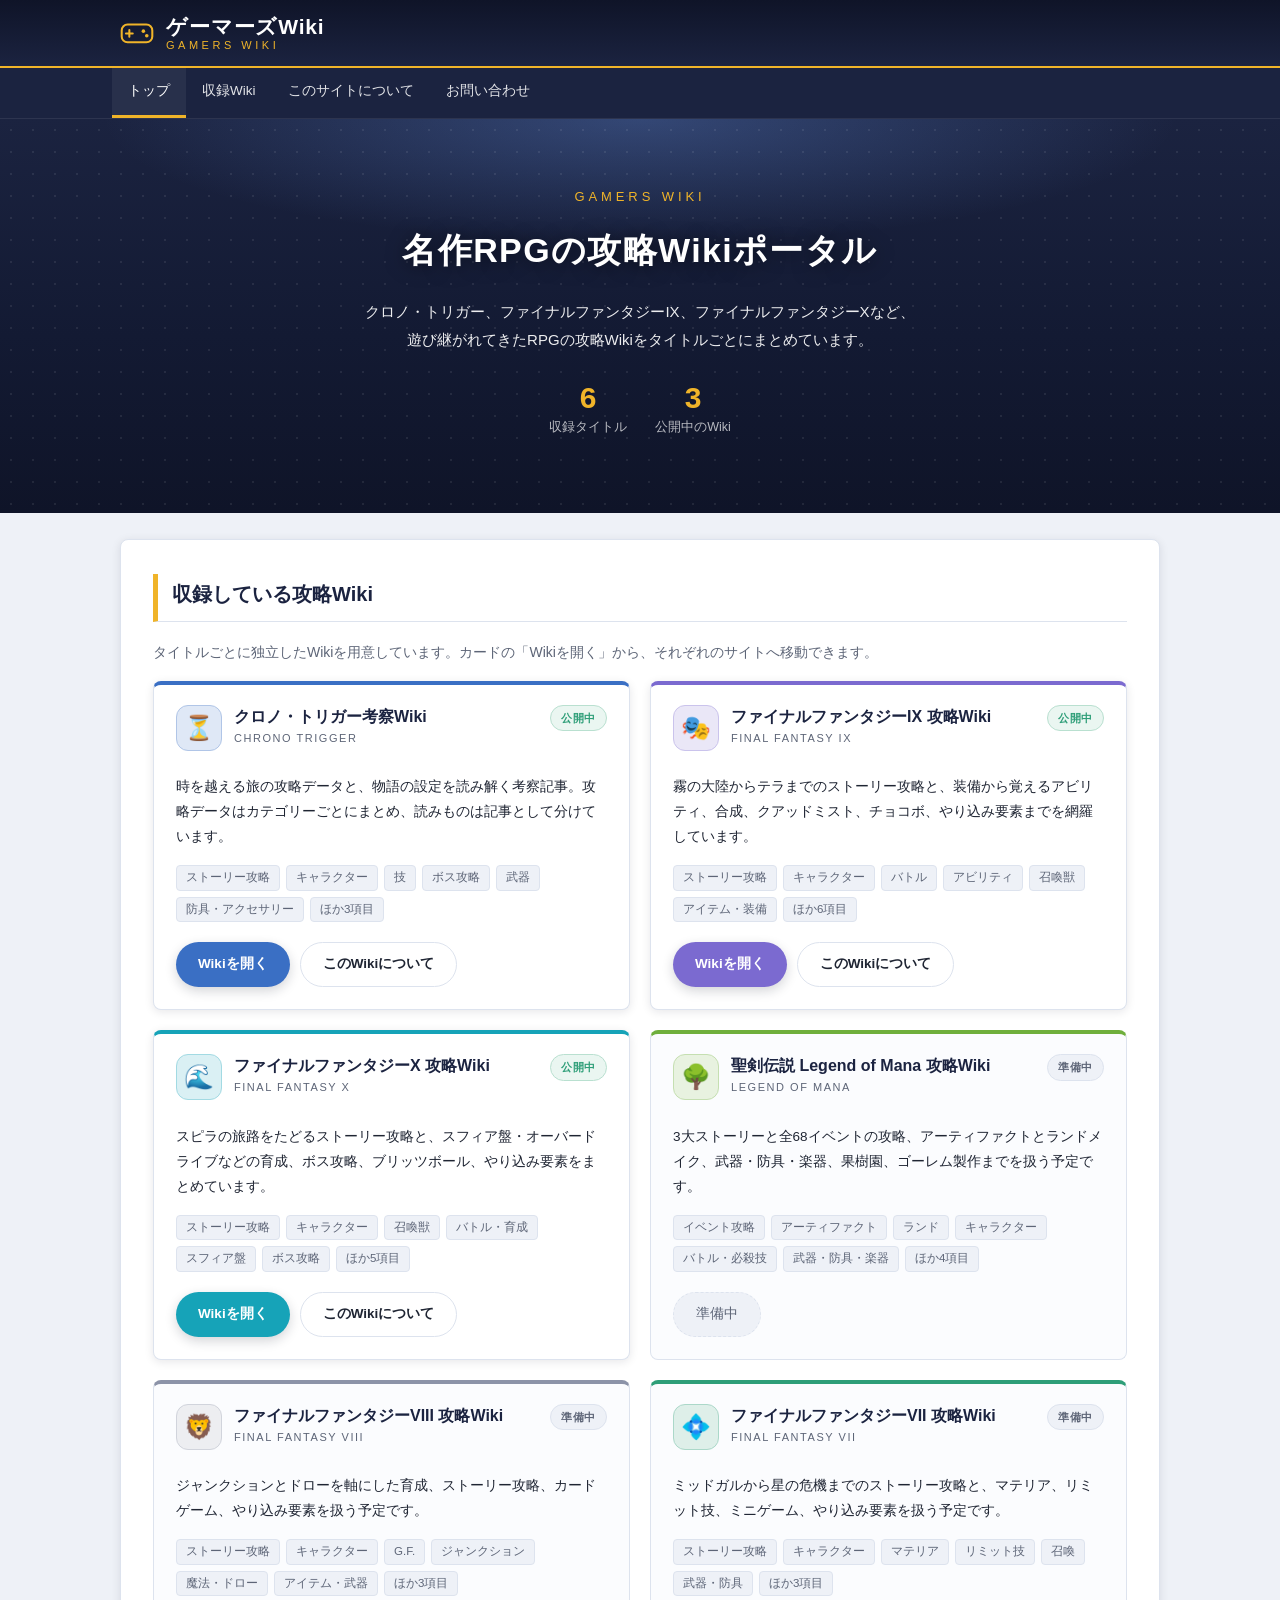
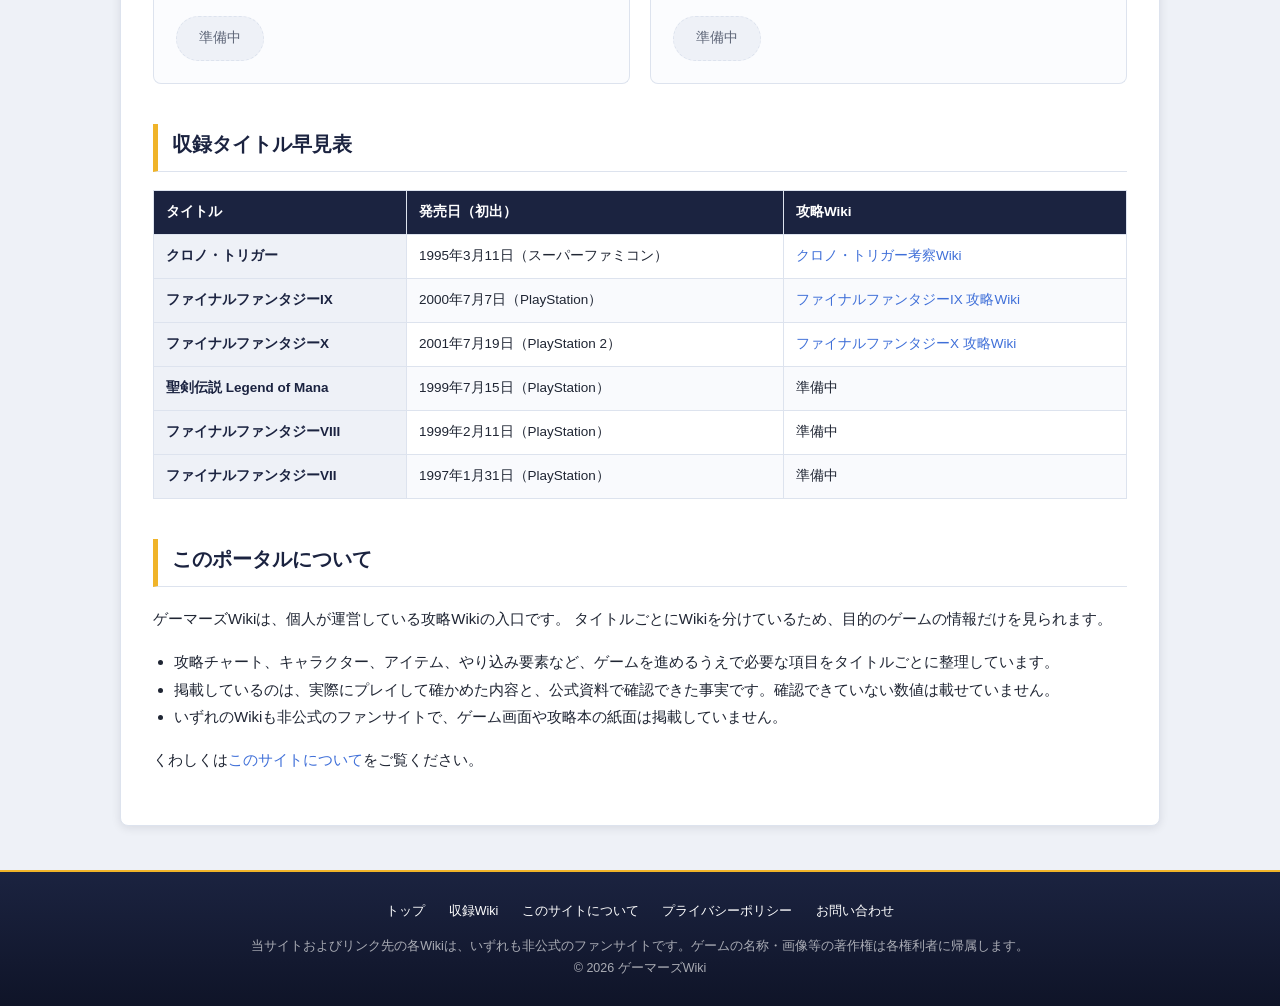
==== index.html @ 65c62563 "4回目更新" ====
<!DOCTYPE html>
<html lang="ja">
<head>
  <meta charset="UTF-8">
  <meta name="viewport" content="width=device-width, initial-scale=1.0">
  <title>ゲーマーズWiki - 名作RPG攻略Wikiポータル</title>
  <meta name="description" content="クロノ・トリガー、ファイナルファンタジーIX、ファイナルファンタジーXなど、往年の名作RPGの攻略Wikiをまとめたポータルサイト。攻略チャート、キャラクター、アイテム、やり込み要素などをタイトルごとに整理しています。">
  <meta name="robots" content="index, follow, max-image-preview:large">
  <link rel="canonical" href="https://gamers-wiki.github.io/">

  <meta property="og:site_name" content="ゲーマーズWiki">
  <meta property="og:type" content="website">
  <meta property="og:title" content="ゲーマーズWiki - 名作RPG攻略Wikiポータル">
  <meta property="og:description" content="クロノ・トリガー、ファイナルファンタジーIX、ファイナルファンタジーXなど、往年の名作RPGの攻略Wikiをまとめたポータルサイト。攻略チャート、キャラクター、アイテム、やり込み要素などをタイトルごとに整理しています。">
  <meta property="og:url" content="https://gamers-wiki.github.io/">
  <meta property="og:image" content="https://gamers-wiki.github.io/images/ogp.png">
  <meta property="og:locale" content="ja_JP">
  <meta name="twitter:card" content="summary_large_image">
  <meta name="twitter:title" content="ゲーマーズWiki - 名作RPG攻略Wikiポータル">
  <meta name="twitter:description" content="クロノ・トリガー、ファイナルファンタジーIX、ファイナルファンタジーXなど、往年の名作RPGの攻略Wikiをまとめたポータルサイト。攻略チャート、キャラクター、アイテム、やり込み要素などをタイトルごとに整理しています。">
  <meta name="twitter:image" content="https://gamers-wiki.github.io/images/ogp.png">

  <link rel="icon" href="/favicon.ico" sizes="32x32">
  <link rel="icon" href="/favicon.svg" type="image/svg+xml">
  <link rel="apple-touch-icon" href="/apple-touch-icon.png">
  <meta name="theme-color" content="#0f1428">

  <link rel="stylesheet" href="/css/style.css?v=d7e0aa9f">
  <script type="application/ld+json">{"@context":"https://schema.org","@type":"WebSite","name":"ゲーマーズWiki","url":"https://gamers-wiki.github.io/","description":"クロノ・トリガー、ファイナルファンタジーIX、ファイナルファンタジーXなど、往年の名作RPGの攻略Wikiをまとめたポータルサイト。攻略チャート、キャラクター、アイテム、やり込み要素などをタイトルごとに整理しています。","inLanguage":"ja"}</script>
  <script type="application/ld+json">{"@context":"https://schema.org","@type":"ItemList","name":"収録している攻略Wiki","itemListElement":[{"@type":"ListItem","position":1,"name":"クロノ・トリガー考察Wiki","url":"https://chrono-trigger.jp/"},{"@type":"ListItem","position":2,"name":"ファイナルファンタジーIX 攻略Wiki","url":"https://gamers-wiki.github.io/ff9/"},{"@type":"ListItem","position":3,"name":"ファイナルファンタジーX 攻略Wiki","url":"https://ff10.wiki/"},{"@type":"ListItem","position":4,"name":"聖剣伝説 Legend of Mana 攻略Wiki"},{"@type":"ListItem","position":5,"name":"ファイナルファンタジーVIII 攻略Wiki"},{"@type":"ListItem","position":6,"name":"ファイナルファンタジーVII 攻略Wiki"}]}</script>
  <script src="https://ff10.wiki/manage-analytics/gamers-wiki/beacon.js" defer></script>
</head>
<body>

  <!-- ===== ヘッダー ===== -->
  <header class="site-header">
    <div class="header-inner">
      <a href="/" class="site-logo">
        <span class="logo-mark" aria-hidden="true">
          <svg viewBox="0 0 40 40" width="34" height="34" role="img" aria-hidden="true">
            <rect x="2" y="10" width="36" height="21" rx="7" fill="none" stroke="currentColor" stroke-width="2.4"/>
            <path d="M11 16.5v8M7 20.5h8" stroke="currentColor" stroke-width="2.4" stroke-linecap="round"/>
            <circle cx="27.5" cy="17.8" r="2.1" fill="currentColor"/>
            <circle cx="31.5" cy="23.2" r="2.1" fill="currentColor"/>
          </svg>
        </span>
        <span class="logo-text">
          <span class="logo-title notranslate" translate="no">ゲーマーズWiki</span>
          <span class="logo-sub notranslate" translate="no" lang="en">GAMERS WIKI</span>
        </span>
      </a>
      <button class="nav-toggle" aria-label="メニューを開く" aria-expanded="false">☰</button>
    </div>
  </header>

  <!-- ===== グローバルナビ ===== -->
  <nav class="global-nav" id="global-nav">
    <ul>
      <li><a href="/" class="current">トップ</a></li>
      <li><a href="/sites/">収録Wiki</a></li>
      <li><a href="/about/">このサイトについて</a></li>
      <li><a href="/contact/">お問い合わせ</a></li>
    </ul>
  </nav>

  <!-- ===== ヒーロー ===== -->
  <section class="hero">
    <div class="hero-inner">
      <p class="hero-catch notranslate" translate="no" lang="en">GAMERS WIKI</p>
      <h1>名作RPGの攻略Wikiポータル</h1>
      <p class="hero-lead">
        クロノ・トリガー、ファイナルファンタジーIX、ファイナルファンタジーXなど、<br>
        遊び継がれてきたRPGの攻略Wikiをタイトルごとにまとめています。
      </p>
      <ul class="hero-stats">
        <li><strong>6</strong>収録タイトル</li>
        <li><strong>3</strong>公開中のWiki</li>
      </ul>
    </div>
  </section>

  <div class="layout">
    <main class="content">

      <section class="wiki-section">
        <h2 class="section-title">収録している攻略Wiki</h2>
        <p class="section-lead">
          タイトルごとに独立したWikiを用意しています。カードの「Wikiを開く」から、それぞれのサイトへ移動できます。
        </p>
        <div class="wiki-grid">
      <article class="wiki-card" style="--accent: #3a6fc4">
        <div class="wiki-card__head">
          <span class="wiki-card__icon" aria-hidden="true">⏳</span>
          <div class="wiki-card__title">
            <h3 class="notranslate" translate="no">クロノ・トリガー考察Wiki</h3>
            <p class="wiki-card__en notranslate" translate="no" lang="en">CHRONO TRIGGER</p>
          </div>
          <span class="badge badge-open">公開中</span>
        </div>

        <p class="wiki-card__lead">時を越える旅の攻略データと、物語の設定を読み解く考察記事。攻略データはカテゴリーごとにまとめ、読みものは記事として分けています。</p>

        <ul class="topic-list">
          <li>ストーリー攻略</li>
          <li>キャラクター</li>
          <li>技</li>
          <li>ボス攻略</li>
          <li>武器</li>
          <li>防具・アクセサリー</li>
          <li class="topic-more">ほか3項目</li>
        </ul>

        <div class="wiki-card__actions">
          <a class="btn btn-primary" href="https://chrono-trigger.jp/" target="_blank" rel="noopener">Wikiを開く</a>
          <a class="btn btn-ghost" href="/sites/chrono-trigger/">このWikiについて</a>
        </div>
      </article>
      <article class="wiki-card" style="--accent: #7b6ad0">
        <div class="wiki-card__head">
          <span class="wiki-card__icon" aria-hidden="true">🎭</span>
          <div class="wiki-card__title">
            <h3 class="notranslate" translate="no">ファイナルファンタジーIX 攻略Wiki</h3>
            <p class="wiki-card__en notranslate" translate="no" lang="en">FINAL FANTASY IX</p>
          </div>
          <span class="badge badge-open">公開中</span>
        </div>

        <p class="wiki-card__lead">霧の大陸からテラまでのストーリー攻略と、装備から覚えるアビリティ、合成、クアッドミスト、チョコボ、やり込み要素までを網羅しています。</p>

        <ul class="topic-list">
          <li>ストーリー攻略</li>
          <li>キャラクター</li>
          <li>バトル</li>
          <li>アビリティ</li>
          <li>召喚獣</li>
          <li>アイテム・装備</li>
          <li class="topic-more">ほか6項目</li>
        </ul>

        <div class="wiki-card__actions">
          <a class="btn btn-primary" href="https://gamers-wiki.github.io/ff9/" target="_blank" rel="noopener">Wikiを開く</a>
          <a class="btn btn-ghost" href="/sites/ff9/">このWikiについて</a>
        </div>
      </article>
      <article class="wiki-card" style="--accent: #16a3b8">
        <div class="wiki-card__head">
          <span class="wiki-card__icon" aria-hidden="true">🌊</span>
          <div class="wiki-card__title">
            <h3 class="notranslate" translate="no">ファイナルファンタジーX 攻略Wiki</h3>
            <p class="wiki-card__en notranslate" translate="no" lang="en">FINAL FANTASY X</p>
          </div>
          <span class="badge badge-open">公開中</span>
        </div>

        <p class="wiki-card__lead">スピラの旅路をたどるストーリー攻略と、スフィア盤・オーバードライブなどの育成、ボス攻略、ブリッツボール、やり込み要素をまとめています。</p>

        <ul class="topic-list">
          <li>ストーリー攻略</li>
          <li>キャラクター</li>
          <li>召喚獣</li>
          <li>バトル・育成</li>
          <li>スフィア盤</li>
          <li>ボス攻略</li>
          <li class="topic-more">ほか5項目</li>
        </ul>

        <div class="wiki-card__actions">
          <a class="btn btn-primary" href="https://ff10.wiki/" target="_blank" rel="noopener">Wikiを開く</a>
          <a class="btn btn-ghost" href="/sites/ff10/">このWikiについて</a>
        </div>
      </article>
      <article class="wiki-card is-preparing" style="--accent: #6faf3c">
        <div class="wiki-card__head">
          <span class="wiki-card__icon" aria-hidden="true">🌳</span>
          <div class="wiki-card__title">
            <h3 class="notranslate" translate="no">聖剣伝説 Legend of Mana 攻略Wiki</h3>
            <p class="wiki-card__en notranslate" translate="no" lang="en">LEGEND OF MANA</p>
          </div>
          <span class="badge badge-preparing">準備中</span>
        </div>

        <p class="wiki-card__lead">3大ストーリーと全68イベントの攻略、アーティファクトとランドメイク、武器・防具・楽器、果樹園、ゴーレム製作までを扱う予定です。</p>

        <ul class="topic-list">
          <li>イベント攻略</li>
          <li>アーティファクト</li>
          <li>ランド</li>
          <li>キャラクター</li>
          <li>バトル・必殺技</li>
          <li>武器・防具・楽器</li>
          <li class="topic-more">ほか4項目</li>
        </ul>

        <div class="wiki-card__actions">
          <span class="btn btn-disabled" aria-disabled="true">準備中</span>
        </div>
      </article>
      <article class="wiki-card is-preparing" style="--accent: #8c93a8">
        <div class="wiki-card__head">
          <span class="wiki-card__icon" aria-hidden="true">🦁</span>
          <div class="wiki-card__title">
            <h3 class="notranslate" translate="no">ファイナルファンタジーVIII 攻略Wiki</h3>
            <p class="wiki-card__en notranslate" translate="no" lang="en">FINAL FANTASY VIII</p>
          </div>
          <span class="badge badge-preparing">準備中</span>
        </div>

        <p class="wiki-card__lead">ジャンクションとドローを軸にした育成、ストーリー攻略、カードゲーム、やり込み要素を扱う予定です。</p>

        <ul class="topic-list">
          <li>ストーリー攻略</li>
          <li>キャラクター</li>
          <li>G.F.</li>
          <li>ジャンクション</li>
          <li>魔法・ドロー</li>
          <li>アイテム・武器</li>
          <li class="topic-more">ほか3項目</li>
        </ul>

        <div class="wiki-card__actions">
          <span class="btn btn-disabled" aria-disabled="true">準備中</span>
        </div>
      </article>
      <article class="wiki-card is-preparing" style="--accent: #2e9e78">
        <div class="wiki-card__head">
          <span class="wiki-card__icon" aria-hidden="true">💠</span>
          <div class="wiki-card__title">
            <h3 class="notranslate" translate="no">ファイナルファンタジーVII 攻略Wiki</h3>
            <p class="wiki-card__en notranslate" translate="no" lang="en">FINAL FANTASY VII</p>
          </div>
          <span class="badge badge-preparing">準備中</span>
        </div>

        <p class="wiki-card__lead">ミッドガルから星の危機までのストーリー攻略と、マテリア、リミット技、ミニゲーム、やり込み要素を扱う予定です。</p>

        <ul class="topic-list">
          <li>ストーリー攻略</li>
          <li>キャラクター</li>
          <li>マテリア</li>
          <li>リミット技</li>
          <li>召喚</li>
          <li>武器・防具</li>
          <li class="topic-more">ほか3項目</li>
        </ul>

        <div class="wiki-card__actions">
          <span class="btn btn-disabled" aria-disabled="true">準備中</span>
        </div>
      </article>
        </div>
      </section>

      <section class="wiki-section">
        <h2 class="section-title">収録タイトル早見表</h2>
        <div class="table-scroll">
          <table class="wiki-table">
            <thead>
              <tr><th>タイトル</th><th>発売日（初出）</th><th>攻略Wiki</th></tr>
            </thead>
            <tbody>
              <tr>
                <th class="notranslate" translate="no">クロノ・トリガー</th>
                <td>1995年3月11日（スーパーファミコン）</td>
                <td>
                  <a class="notranslate" translate="no" href="https://chrono-trigger.jp/" target="_blank" rel="noopener">クロノ・トリガー考察Wiki</a>
                </td>
              </tr>
              <tr>
                <th class="notranslate" translate="no">ファイナルファンタジーIX</th>
                <td>2000年7月7日（PlayStation）</td>
                <td>
                  <a class="notranslate" translate="no" href="https://gamers-wiki.github.io/ff9/" target="_blank" rel="noopener">ファイナルファンタジーIX 攻略Wiki</a>
                </td>
              </tr>
              <tr>
                <th class="notranslate" translate="no">ファイナルファンタジーX</th>
                <td>2001年7月19日（PlayStation 2）</td>
                <td>
                  <a class="notranslate" translate="no" href="https://ff10.wiki/" target="_blank" rel="noopener">ファイナルファンタジーX 攻略Wiki</a>
                </td>
              </tr>
              <tr>
                <th class="notranslate" translate="no">聖剣伝説 Legend of Mana</th>
                <td>1999年7月15日（PlayStation）</td>
                <td>
                  準備中
                </td>
              </tr>
              <tr>
                <th class="notranslate" translate="no">ファイナルファンタジーVIII</th>
                <td>1999年2月11日（PlayStation）</td>
                <td>
                  準備中
                </td>
              </tr>
              <tr>
                <th class="notranslate" translate="no">ファイナルファンタジーVII</th>
                <td>1997年1月31日（PlayStation）</td>
                <td>
                  準備中
                </td>
              </tr>
            </tbody>
          </table>
        </div>
      </section>

      <section class="wiki-section">
        <h2 class="section-title">このポータルについて</h2>
        <p>
          ゲーマーズWikiは、個人が運営している攻略Wikiの入口です。
          タイトルごとにWikiを分けているため、目的のゲームの情報だけを見られます。
        </p>
        <ul>
          <li>攻略チャート、キャラクター、アイテム、やり込み要素など、ゲームを進めるうえで必要な項目をタイトルごとに整理しています。</li>
          <li>掲載しているのは、実際にプレイして確かめた内容と、公式資料で確認できた事実です。確認できていない数値は載せていません。</li>
          <li>いずれのWikiも非公式のファンサイトで、ゲーム画面や攻略本の紙面は掲載していません。</li>
        </ul>
        <p>
          くわしくは<a href="/about/">このサイトについて</a>をご覧ください。
        </p>
      </section>

    </main>
  </div>


  <!-- ===== フッター ===== -->
  <footer class="site-footer">
    <div class="footer-inner">
      <p class="footer-links">
        <a href="/">トップ</a>
        <a href="/sites/">収録Wiki</a>
        <a href="/about/">このサイトについて</a>
        <a href="/privacy/">プライバシーポリシー</a>
        <a href="/contact/">お問い合わせ</a>
      </p>
      <p class="footer-copy">
        当サイトおよびリンク先の各Wikiは、いずれも非公式のファンサイトです。ゲームの名称・画像等の著作権は各権利者に帰属します。<br>
        &copy; 2026 <span class="notranslate" translate="no">ゲーマーズWiki</span>
      </p>
    </div>
  </footer>

  <a href="#" class="to-top" aria-label="ページ上部へ">▲</a>

  <script src="/js/main.js?v=dce656e4"></script>
</body>
</html>
---- css/style.css ----
/* =========================================================
   ゲーマーズWiki  共通スタイル
   テーマ：夜のセーブポイント（深い藍・ドット状の光・タイトルごとの色）
   各Wikiのカードだけが色を持ち、地の面は色を持たない。
   ========================================================= */

/* ---------- カラーパレット ---------- */
:root {
  --ink-deep:  #0f1428;   /* いちばん深い藍：ヘッダー・フッター */
  --ink:       #1b2340;   /* ナビ・見出し */
  --main:      #3f6fd8;   /* リンク・主要ボタン */
  --light:     #6d9bf0;   /* ホバー */
  --amber:     #f0b429;   /* 差し色：ロゴ・見出しの罫 */
  --amber-dim: #b98510;
  --foam:      #dde3ee;   /* 罫線 */
  --mist:      #eef1f7;   /* ページ背景 */
  --paper:     #ffffff;   /* コンテンツ背景 */
  --text:      #1f2533;
  --text-sub:  #5d6577;
  --white:     #ffffff;
  --ok:        #2e9e78;

  --radius: 8px;
  --shadow: 0 2px 10px rgba(15, 20, 40, 0.10);
  --font-body: "Hiragino Kaku Gothic ProN", "Hiragino Sans", "Yu Gothic UI", "Meiryo", "Noto Sans JP", sans-serif;
  --font-title: "Yu Gothic", "Hiragino Kaku Gothic ProN", "Noto Sans JP", sans-serif;
}

/* ---------- リセット ---------- */
*, *::before, *::after { box-sizing: border-box; }
html { scroll-behavior: smooth; }
body {
  margin: 0;
  font-family: var(--font-body);
  font-size: 15px;
  line-height: 1.85;
  color: var(--text);
  background: var(--mist);
}
a { color: var(--main); text-decoration: none; }
a:hover { color: var(--light); text-decoration: underline; }
img { max-width: 100%; height: auto; }
ul, ol { padding-left: 1.4em; }
table { border-collapse: collapse; }

/* =========================================================
   ヘッダー
   ========================================================= */
.site-header {
  background: linear-gradient(180deg, var(--ink-deep) 0%, var(--ink) 100%);
  color: var(--white);
  border-bottom: 2px solid var(--amber);
}
.header-inner {
  max-width: 1080px;
  margin: 0 auto;
  padding: 14px 20px;
  display: flex;
  align-items: center;
  gap: 20px;
}
.site-logo {
  display: flex;
  align-items: center;
  gap: 12px;
  color: var(--white);
  text-decoration: none;
}
.site-logo:hover { text-decoration: none; color: var(--amber); }
.logo-mark { display: flex; color: var(--amber); }
.logo-text { display: flex; flex-direction: column; line-height: 1.2; }
.logo-title {
  font-family: var(--font-title);
  font-size: 21px;
  font-weight: bold;
  letter-spacing: 0.04em;
}
.logo-sub {
  font-size: 11px;
  letter-spacing: 0.32em;
  color: var(--amber);
}
.nav-toggle {
  display: none;
  margin-left: auto;
  background: none;
  border: 1px solid rgba(255, 255, 255, 0.5);
  color: var(--white);
  font-size: 20px;
  padding: 4px 10px;
  border-radius: var(--radius);
  cursor: pointer;
}

/* =========================================================
   グローバルナビ
   ========================================================= */
.global-nav {
  background: var(--ink);
  border-bottom: 1px solid rgba(255, 255, 255, 0.08);
}
.global-nav ul {
  max-width: 1080px;
  margin: 0 auto;
  padding: 0 12px;
  list-style: none;
  display: flex;
  flex-wrap: wrap;
}
.global-nav a {
  display: block;
  padding: 11px 16px;
  color: rgba(255, 255, 255, 0.88);
  font-size: 13.5px;
  border-bottom: 3px solid transparent;
  transition: background 0.2s, border-color 0.2s;
}
.global-nav a:hover,
.global-nav a.current {
  background: rgba(255, 255, 255, 0.06);
  border-bottom-color: var(--amber);
  color: var(--white);
  text-decoration: none;
}

/* =========================================================
   ヒーロー（トップページ）
   ドットの光を敷いた夜。ゲーム画面は使わない
   ========================================================= */
.hero {
  position: relative;
  color: var(--white);
  text-align: center;
  padding: 66px 20px 74px;
  overflow: hidden;
  background:
    radial-gradient(ellipse 60% 45% at 50% 0%, rgba(109, 155, 240, 0.30), transparent 70%),
    linear-gradient(180deg, #1b2340 0%, #131a33 55%, #0f1428 100%);
}
.hero::before {
  content: "";
  position: absolute;
  inset: 0;
  background-image: radial-gradient(rgba(255, 255, 255, 0.16) 1px, transparent 1px);
  background-size: 22px 22px;
  opacity: 0.5;
  pointer-events: none;
}
.hero-inner { position: relative; z-index: 1; max-width: 760px; margin: 0 auto; }
.hero-catch {
  font-size: 13px;
  letter-spacing: 0.3em;
  color: var(--amber);
  margin: 0 0 10px;
}
.hero h1 {
  font-family: var(--font-title);
  font-size: 34px;
  margin: 0 0 16px;
  letter-spacing: 0.04em;
  text-shadow: 0 2px 18px rgba(0, 0, 0, 0.5);
}
.hero-lead {
  font-size: 15px;
  margin: 0 0 26px;
  opacity: 0.92;
}
.hero-stats {
  display: flex;
  justify-content: center;
  gap: 28px;
  flex-wrap: wrap;
  list-style: none;
  margin: 0;
  padding: 0;
}
.hero-stats li { font-size: 12.5px; color: rgba(255, 255, 255, 0.7); }
.hero-stats strong {
  display: block;
  font-family: var(--font-title);
  font-size: 30px;
  line-height: 1.2;
  color: var(--amber);
}

/* =========================================================
   ボタン
   ========================================================= */
.btn {
  display: inline-flex;
  align-items: center;
  justify-content: center;
  padding: 9px 22px;
  border-radius: 999px;
  font-weight: bold;
  font-size: 13.5px;
  transition: transform 0.15s, box-shadow 0.15s, background 0.15s;
}
.btn:hover { text-decoration: none; transform: translateY(-2px); }
.btn-primary {
  background: var(--accent, var(--main));
  color: var(--white);
  box-shadow: 0 4px 12px rgba(15, 20, 40, 0.18);
}
.btn-primary:hover { color: var(--white); }
.btn-ghost {
  border: 1px solid var(--foam);
  background: var(--white);
  color: var(--text);
}
.btn-ghost:hover { background: var(--mist); color: var(--text); }
.btn-disabled {
  border: 1px dashed var(--foam);
  background: var(--mist);
  color: var(--text-sub);
  font-weight: normal;
  cursor: default;
}
.btn-disabled:hover { transform: none; }

/* =========================================================
   レイアウト（1カラム）
   ========================================================= */
.layout {
  max-width: 1080px;
  margin: 26px auto 44px;
  padding: 0 20px;
}
.content {
  background: var(--paper);
  border: 1px solid var(--foam);
  border-radius: var(--radius);
  box-shadow: var(--shadow);
  padding: 26px 32px 36px;
}
.content-plain { background: none; border: none; box-shadow: none; padding: 0; }
.wiki-section { margin-bottom: 40px; }
.wiki-section:last-child { margin-bottom: 0; }

/* 見出し */
.section-title,
.content h2 {
  font-family: var(--font-title);
  font-size: 20px;
  margin: 8px 0 18px;
  padding: 2px 0 8px 14px;
  color: var(--ink);
  border-left: 5px solid var(--amber);
  border-bottom: 1px solid var(--foam);
}
.content h3 {
  font-size: 16.5px;
  margin: 28px 0 12px;
  padding: 4px 12px;
  color: var(--ink);
  background: var(--mist);
  border-left: 4px solid var(--main);
  border-radius: 0 3px 3px 0;
}
.content h4 {
  font-size: 15px;
  margin: 20px 0 8px;
  padding-bottom: 3px;
  color: var(--ink);
  border-bottom: 2px dotted var(--foam);
}
.content p { margin: 0 0 15px; }
.section-lead { color: var(--text-sub); margin: -6px 0 20px; font-size: 14px; }

/* パンくず */
.breadcrumb {
  max-width: 1080px;
  margin: 14px auto 0;
  padding: 0 20px;
  font-size: 12.5px;
  color: var(--text-sub);
}
.breadcrumb ol { list-style: none; margin: 0; padding: 0; display: flex; flex-wrap: wrap; gap: 4px; }
.breadcrumb li + li::before { content: "›"; margin: 0 6px; color: var(--main); }

/* 記事ヘッダー */
.article-header {
  border-bottom: 2px solid var(--amber);
  margin-bottom: 20px;
  padding-bottom: 12px;
}
.article-header h1 {
  font-family: var(--font-title);
  font-size: 27px;
  margin: 0 0 4px;
  color: var(--ink-deep);
  line-height: 1.4;
}
.article-meta { font-size: 12px; color: var(--text-sub); }
.article-meta span + span::before { content: "｜"; margin: 0 6px; }
.article-lead {
  font-size: 15px;
  padding: 14px 18px;
  margin: 0 0 22px;
  border-left: 4px solid var(--amber);
  background: var(--mist);
}
.name-en {
  font-size: 12px;
  letter-spacing: 0.16em;
  color: var(--amber-dim);
  margin-left: 10px;
  font-weight: normal;
}

/* 目次 */
.toc {
  display: inline-block;
  min-width: 260px;
  max-width: 100%;
  margin: 0 0 24px;
  padding: 12px 20px 12px 16px;
  background: var(--mist);
  border: 1px solid var(--foam);
  border-radius: var(--radius);
  font-size: 13.5px;
}
.toc:empty { display: none; }
.toc-title { font-weight: bold; color: var(--ink); margin-bottom: 6px; }
.toc ol { margin: 0; padding-left: 1.6em; }
.toc ol ol { margin-top: 2px; }
.toc li { padding: 1px 0; }

/* =========================================================
   収録Wikiのカード
   --accent はカードごとにインラインで入る（app/partials/wiki-card.php）
   ========================================================= */
.wiki-grid {
  display: grid;
  grid-template-columns: repeat(auto-fill, minmax(330px, 1fr));
  gap: 20px;
}
.wiki-card {
  display: flex;
  flex-direction: column;
  padding: 20px 22px 22px;
  border: 1px solid var(--foam);
  border-top: 4px solid var(--accent, var(--main));
  border-radius: var(--radius);
  background: var(--paper);
  box-shadow: var(--shadow);
  transition: transform 0.15s, box-shadow 0.15s;
}
.wiki-card:hover { transform: translateY(-3px); box-shadow: 0 10px 24px rgba(15, 20, 40, 0.14); }
.wiki-card.is-preparing { background: #fbfcfe; box-shadow: none; }
.wiki-card.is-preparing:hover { transform: none; box-shadow: none; }

.wiki-card__head {
  display: grid;
  grid-template-columns: 46px minmax(0, 1fr) auto;
  gap: 12px;
  align-items: start;
  margin-bottom: 12px;
}
.wiki-card__icon {
  width: 46px;
  height: 46px;
  border-radius: 12px;
  display: flex;
  align-items: center;
  justify-content: center;
  font-size: 24px;
  line-height: 1;
  /* color-mix が使えないブラウザ向けに、先に無彩色の下地を置く */
  background: var(--mist);
  border: 1px solid var(--foam);
  background: color-mix(in srgb, var(--accent) 16%, var(--white));
  border-color: color-mix(in srgb, var(--accent) 40%, var(--white));
}
.wiki-card__title h3 {
  margin: 0;
  padding: 0;
  background: none;
  border: none;
  font-size: 16px;
  line-height: 1.45;
  color: var(--ink);
}
.wiki-card__en {
  margin: 2px 0 0;
  font-size: 11px;
  letter-spacing: 0.14em;
  color: var(--text-sub);
}
.wiki-card__lead {
  margin: 0 0 14px;
  font-size: 13.5px;
  color: var(--text);
}
.wiki-card__actions {
  margin-top: auto;
  padding-top: 4px;
  display: flex;
  gap: 10px;
  flex-wrap: wrap;
}

.badge {
  align-self: start;
  padding: 2px 10px;
  border-radius: 999px;
  font-size: 11px;
  font-weight: bold;
  letter-spacing: 0.06em;
  white-space: nowrap;
}
.badge-open { background: #eaf6f1; color: var(--ok); border: 1px solid #b9e0d0; }
.badge-preparing { background: var(--mist); color: var(--text-sub); border: 1px solid var(--foam); }

.topic-list {
  list-style: none;
  margin: 0 0 16px;
  padding: 0;
  display: flex;
  flex-wrap: wrap;
  gap: 6px;
}
.topic-list li {
  padding: 2px 9px;
  border-radius: 4px;
  background: var(--mist);
  border: 1px solid var(--foam);
  font-size: 11.5px;
  color: var(--text-sub);
  line-height: 1.7;
}
.topic-more { background: none; border-style: dashed; }

/* =========================================================
   テーブル・注意書き・関連ページ
   ========================================================= */
.wiki-table {
  width: 100%;
  margin: 0 0 22px;
  font-size: 13.5px;
  border: 1px solid var(--foam);
}
.wiki-table th, .wiki-table td {
  padding: 9px 12px;
  border: 1px solid var(--foam);
  text-align: left;
  vertical-align: top;
}
.wiki-table thead th {
  background: var(--ink);
  color: var(--white);
  font-weight: bold;
  white-space: nowrap;
}
.wiki-table tbody th {
  background: var(--mist);
  color: var(--ink);
  white-space: nowrap;
  width: 26%;
}
.wiki-table tbody tr:nth-child(even) { background: #f9fafd; }
.table-scroll { overflow-x: auto; margin-bottom: 22px; }
.table-scroll .wiki-table { margin-bottom: 0; min-width: 520px; }

.note, .warning, .tip {
  margin: 0 0 18px;
  padding: 12px 16px 12px 44px;
  border-radius: var(--radius);
  border: 1px solid;
  position: relative;
  font-size: 13.5px;
}
.note::before, .warning::before, .tip::before {
  position: absolute;
  left: 14px;
  top: 10px;
  font-size: 18px;
}
.note    { background: var(--mist); border-color: var(--foam); }
.note::before { content: "💡"; }
.tip     { background: #f2f9ee; border-color: #c3e2b6; }
.tip::before { content: "✅"; }
.warning { background: #fff5ec; border-color: #f2cfae; }
.warning::before { content: "⚠️"; }

.related {
  margin-top: 38px;
  padding: 16px 20px;
  border-top: 2px solid var(--amber);
  background: var(--mist);
  border-radius: 0 0 var(--radius) var(--radius);
}
.related h2 {
  background: none;
  border: none;
  color: var(--ink);
  padding: 0;
  margin: 0 0 8px;
  font-size: 15px;
}
.related ul { margin: 0; columns: 2; font-size: 13.5px; }

/* お問い合わせフォーム（Google フォームの埋め込み） */
.form-embed { border: 1px solid var(--foam); border-radius: var(--radius); overflow: hidden; background: var(--white); }
.form-embed iframe { display: block; width: 100%; min-height: 1620px; border: 0; }

/* 404 */
.notfound { text-align: center; padding: 40px 0 20px; }
.notfound-code {
  font-family: var(--font-title);
  font-size: 76px;
  line-height: 1;
  color: var(--amber);
  margin: 0 0 8px;
}

/* =========================================================
   フッター
   ========================================================= */
.site-footer {
  margin-top: 44px;
  background: linear-gradient(180deg, var(--ink), var(--ink-deep));
  color: rgba(255, 255, 255, 0.85);
  text-align: center;
  font-size: 12.5px;
  border-top: 2px solid var(--amber);
}
.footer-inner { max-width: 1080px; margin: 0 auto; padding: 28px 20px 26px; }
.footer-links { margin: 0 0 12px; }
.footer-links a { color: var(--white); margin: 0 10px; display: inline-block; }
.footer-links a:hover { color: var(--amber); }
.footer-copy { margin: 0; opacity: 0.75; line-height: 1.8; }

/* トップへ戻る */
.to-top {
  position: fixed;
  right: 20px;
  bottom: 20px;
  width: 42px;
  height: 42px;
  border-radius: 50%;
  background: var(--main);
  color: var(--white);
  display: flex;
  align-items: center;
  justify-content: center;
  box-shadow: var(--shadow);
  opacity: 0;
  visibility: hidden;
  transition: opacity 0.2s, visibility 0.2s;
  z-index: 50;
}
.to-top.show { opacity: 1; visibility: visible; }
.to-top:hover { background: var(--light); text-decoration: none; color: var(--white); }

/* 動きを抑える設定のユーザーにはアニメーションを止める */
@media (prefers-reduced-motion: reduce) {
  html { scroll-behavior: auto; }
  .wiki-card:hover, .btn:hover { transform: none; }
}

/* =========================================================
   レスポンシブ
   ========================================================= */
@media (max-width: 768px) {
  .nav-toggle { display: block; }
  .global-nav { display: none; }
  .global-nav.open { display: block; }
  .global-nav ul { flex-direction: column; padding: 0; }
  .global-nav a { border-bottom: 1px solid rgba(255, 255, 255, 0.08); border-left: 3px solid transparent; }
  .global-nav a:hover, .global-nav a.current { border-left-color: var(--amber); border-bottom-color: rgba(255, 255, 255, 0.08); }
  .hero { padding: 42px 16px 50px; }
  .hero h1 { font-size: 25px; }
  .hero-stats { gap: 20px; }
  .hero-stats strong { font-size: 24px; }
  .layout { margin-top: 16px; padding: 0 12px; }
  .content { padding: 18px 16px 26px; }
  .wiki-grid { grid-template-columns: 1fr; gap: 16px; }
  .related ul { columns: 1; }
  .form-embed iframe { min-height: 1780px; }
  .notfound-code { font-size: 56px; }
}
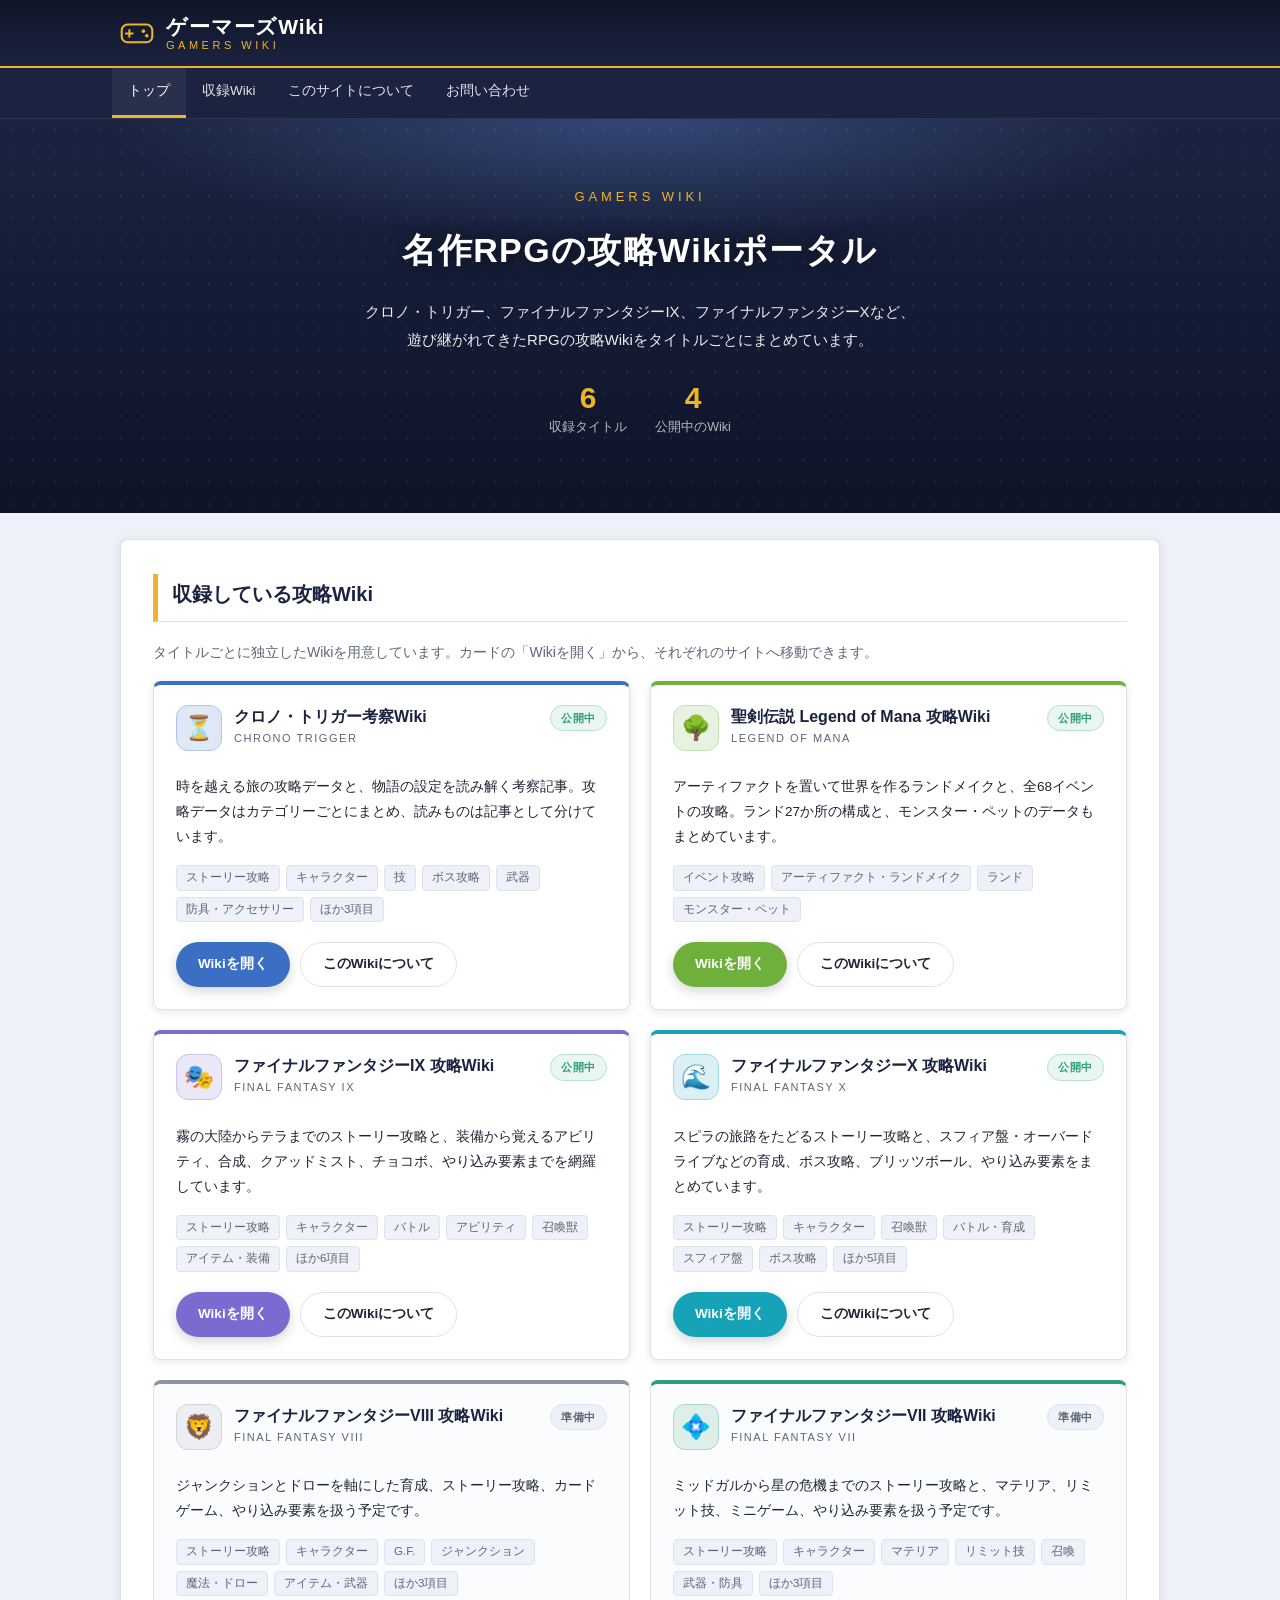
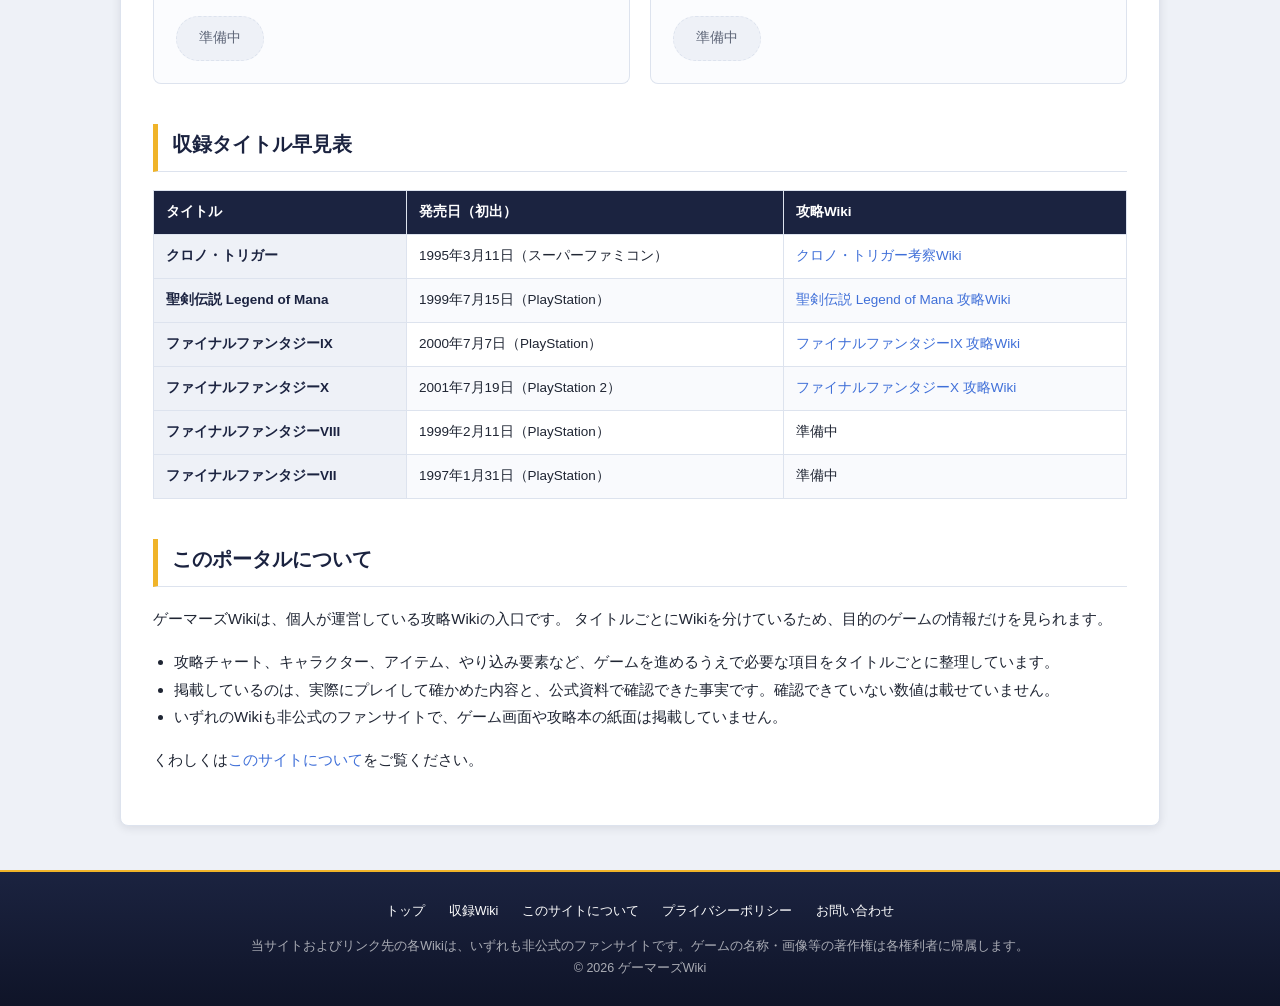
==== commit 96a2223d: "9回目更新" ====
--- a/index.html
+++ b/index.html
@@ -27,7 +27,22 @@
 
   <link rel="stylesheet" href="/css/style.css?v=d7e0aa9f">
   <script type="application/ld+json">{"@context":"https://schema.org","@type":"WebSite","name":"ゲーマーズWiki","url":"https://gamers-wiki.github.io/","description":"クロノ・トリガー、ファイナルファンタジーIX、ファイナルファンタジーXなど、往年の名作RPGの攻略Wikiをまとめたポータルサイト。攻略チャート、キャラクター、アイテム、やり込み要素などをタイトルごとに整理しています。","inLanguage":"ja"}</script>
-  <script type="application/ld+json">{"@context":"https://schema.org","@type":"ItemList","name":"収録している攻略Wiki","itemListElement":[{"@type":"ListItem","position":1,"name":"クロノ・トリガー考察Wiki","url":"https://chrono-trigger.jp/"},{"@type":"ListItem","position":2,"name":"ファイナルファンタジーIX 攻略Wiki","url":"https://gamers-wiki.github.io/ff9/"},{"@type":"ListItem","position":3,"name":"ファイナルファンタジーX 攻略Wiki","url":"https://ff10.wiki/"},{"@type":"ListItem","position":4,"name":"聖剣伝説 Legend of Mana 攻略Wiki"},{"@type":"ListItem","position":5,"name":"ファイナルファンタジーVIII 攻略Wiki"},{"@type":"ListItem","position":6,"name":"ファイナルファンタジーVII 攻略Wiki"}]}</script>
+  <script type="application/ld+json">{"@context":"https://schema.org","@type":"ItemList","name":"収録している攻略Wiki","itemListElement":[{"@type":"ListItem","position":1,"name":"クロノ・トリガー考察Wiki","url":"https://chrono-trigger.jp/"},{"@type":"ListItem","position":2,"name":"聖剣伝説 Legend of Mana 攻略Wiki","url":"https://gamers-wiki.github.io/lom/"},{"@type":"ListItem","position":3,"name":"ファイナルファンタジーIX 攻略Wiki","url":"https://gamers-wiki.github.io/ff9/"},{"@type":"ListItem","position":4,"name":"ファイナルファンタジーX 攻略Wiki","url":"https://ff10.wiki/"},{"@type":"ListItem","position":5,"name":"ファイナルファンタジーVIII 攻略Wiki"},{"@type":"ListItem","position":6,"name":"ファイナルファンタジーVII 攻略Wiki"}]}</script>
+  <script async src="https://www.googletagmanager.com/gtag/js?id=G-764MP9ZHP7"></script>
+  <script>
+    window.dataLayer = window.dataLayer || [];
+    function gtag(){dataLayer.push(arguments);}
+    gtag('js', new Date());
+    gtag('config', 'G-764MP9ZHP7');
+  </script>
+  <script type="text/javascript">
+    (function(c,l,a,r,i,t,y){
+        c[a]=c[a]||function(){(c[a].q=c[a].q||[]).push(arguments)};
+        t=l.createElement(r);t.async=1;t.src="https://www.clarity.ms/tag/"+i;
+        y=l.getElementsByTagName(r)[0];y.parentNode.insertBefore(t,y);
+    })(window, document, "clarity", "script", "yf7od7rbhh");
+  </script>
+  <meta name="google-site-verification" content="RsWRYzgVHGq6mlmUFW9lzrfReVPKI2qHnL969xdEEys">
   <script src="https://ff10.wiki/manage-analytics/gamers-wiki/beacon.js" defer></script>
 </head>
 <body>
@@ -74,7 +89,7 @@
       </p>
       <ul class="hero-stats">
         <li><strong>6</strong>収録タイトル</li>
-        <li><strong>3</strong>公開中のWiki</li>
+        <li><strong>4</strong>公開中のWiki</li>
       </ul>
     </div>
   </section>
@@ -115,6 +130,30 @@
           <a class="btn btn-ghost" href="/sites/chrono-trigger/">このWikiについて</a>
         </div>
       </article>
+      <article class="wiki-card" style="--accent: #6faf3c">
+        <div class="wiki-card__head">
+          <span class="wiki-card__icon" aria-hidden="true">🌳</span>
+          <div class="wiki-card__title">
+            <h3 class="notranslate" translate="no">聖剣伝説 Legend of Mana 攻略Wiki</h3>
+            <p class="wiki-card__en notranslate" translate="no" lang="en">LEGEND OF MANA</p>
+          </div>
+          <span class="badge badge-open">公開中</span>
+        </div>
+
+        <p class="wiki-card__lead">アーティファクトを置いて世界を作るランドメイクと、全68イベントの攻略。ランド27か所の構成と、モンスター・ペットのデータもまとめています。</p>
+
+        <ul class="topic-list">
+          <li>イベント攻略</li>
+          <li>アーティファクト・ランドメイク</li>
+          <li>ランド</li>
+          <li>モンスター・ペット</li>
+        </ul>
+
+        <div class="wiki-card__actions">
+          <a class="btn btn-primary" href="https://gamers-wiki.github.io/lom/" target="_blank" rel="noopener">Wikiを開く</a>
+          <a class="btn btn-ghost" href="/sites/lom/">このWikiについて</a>
+        </div>
+      </article>
       <article class="wiki-card" style="--accent: #7b6ad0">
         <div class="wiki-card__head">
           <span class="wiki-card__icon" aria-hidden="true">🎭</span>
@@ -167,32 +206,6 @@
         <div class="wiki-card__actions">
           <a class="btn btn-primary" href="https://ff10.wiki/" target="_blank" rel="noopener">Wikiを開く</a>
           <a class="btn btn-ghost" href="/sites/ff10/">このWikiについて</a>
-        </div>
-      </article>
-      <article class="wiki-card is-preparing" style="--accent: #6faf3c">
-        <div class="wiki-card__head">
-          <span class="wiki-card__icon" aria-hidden="true">🌳</span>
-          <div class="wiki-card__title">
-            <h3 class="notranslate" translate="no">聖剣伝説 Legend of Mana 攻略Wiki</h3>
-            <p class="wiki-card__en notranslate" translate="no" lang="en">LEGEND OF MANA</p>
-          </div>
-          <span class="badge badge-preparing">準備中</span>
-        </div>
-
-        <p class="wiki-card__lead">3大ストーリーと全68イベントの攻略、アーティファクトとランドメイク、武器・防具・楽器、果樹園、ゴーレム製作までを扱う予定です。</p>
-
-        <ul class="topic-list">
-          <li>イベント攻略</li>
-          <li>アーティファクト</li>
-          <li>ランド</li>
-          <li>キャラクター</li>
-          <li>バトル・必殺技</li>
-          <li>武器・防具・楽器</li>
-          <li class="topic-more">ほか4項目</li>
-        </ul>
-
-        <div class="wiki-card__actions">
-          <span class="btn btn-disabled" aria-disabled="true">準備中</span>
         </div>
       </article>
       <article class="wiki-card is-preparing" style="--accent: #8c93a8">
@@ -266,6 +279,13 @@
                 </td>
               </tr>
               <tr>
+                <th class="notranslate" translate="no">聖剣伝説 Legend of Mana</th>
+                <td>1999年7月15日（PlayStation）</td>
+                <td>
+                  <a class="notranslate" translate="no" href="https://gamers-wiki.github.io/lom/" target="_blank" rel="noopener">聖剣伝説 Legend of Mana 攻略Wiki</a>
+                </td>
+              </tr>
+              <tr>
                 <th class="notranslate" translate="no">ファイナルファンタジーIX</th>
                 <td>2000年7月7日（PlayStation）</td>
                 <td>
@@ -277,13 +297,6 @@
                 <td>2001年7月19日（PlayStation 2）</td>
                 <td>
                   <a class="notranslate" translate="no" href="https://ff10.wiki/" target="_blank" rel="noopener">ファイナルファンタジーX 攻略Wiki</a>
-                </td>
-              </tr>
-              <tr>
-                <th class="notranslate" translate="no">聖剣伝説 Legend of Mana</th>
-                <td>1999年7月15日（PlayStation）</td>
-                <td>
-                  準備中
                 </td>
               </tr>
               <tr>
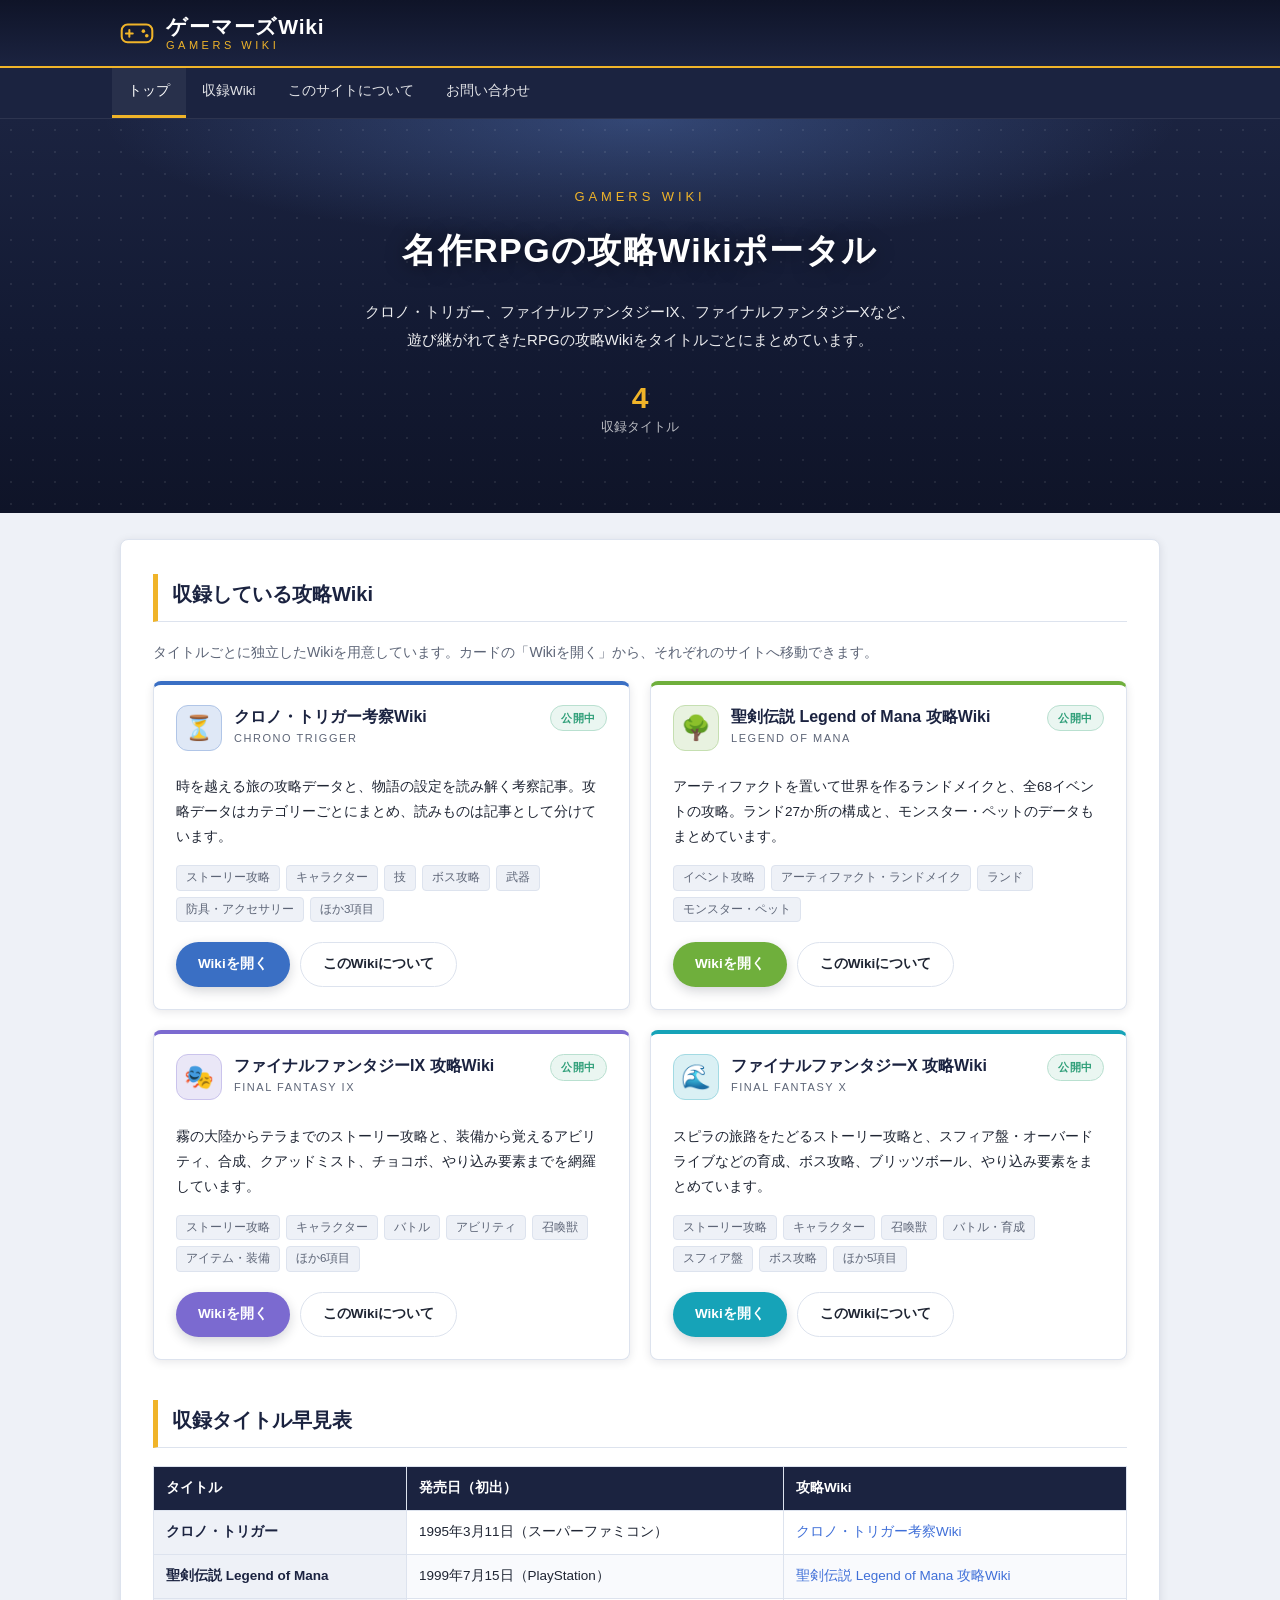
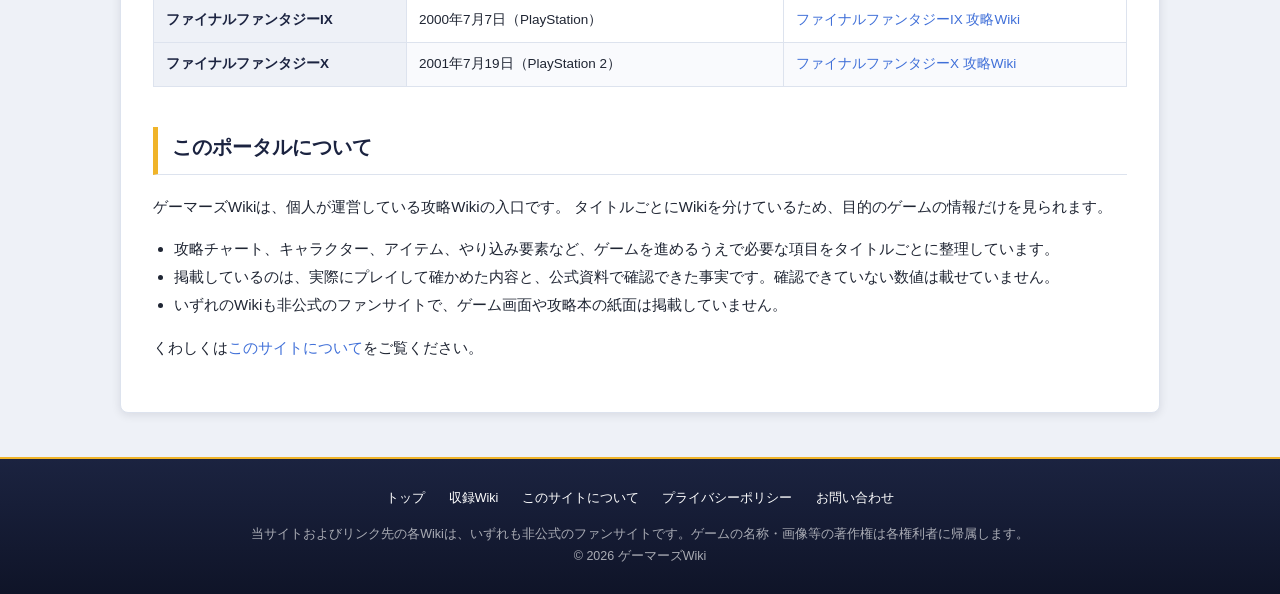
==== commit 30838871: "14回目更新" ====
--- a/index.html
+++ b/index.html
@@ -25,9 +25,21 @@
   <link rel="apple-touch-icon" href="/apple-touch-icon.png">
   <meta name="theme-color" content="#0f1428">
 
-  <link rel="stylesheet" href="/css/style.css?v=d7e0aa9f">
+  <link rel="stylesheet" href="/css/style.css?v=6c87c934">
   <script type="application/ld+json">{"@context":"https://schema.org","@type":"WebSite","name":"ゲーマーズWiki","url":"https://gamers-wiki.github.io/","description":"クロノ・トリガー、ファイナルファンタジーIX、ファイナルファンタジーXなど、往年の名作RPGの攻略Wikiをまとめたポータルサイト。攻略チャート、キャラクター、アイテム、やり込み要素などをタイトルごとに整理しています。","inLanguage":"ja"}</script>
-  <script type="application/ld+json">{"@context":"https://schema.org","@type":"ItemList","name":"収録している攻略Wiki","itemListElement":[{"@type":"ListItem","position":1,"name":"クロノ・トリガー考察Wiki","url":"https://chrono-trigger.jp/"},{"@type":"ListItem","position":2,"name":"聖剣伝説 Legend of Mana 攻略Wiki","url":"https://gamers-wiki.github.io/lom/"},{"@type":"ListItem","position":3,"name":"ファイナルファンタジーIX 攻略Wiki","url":"https://gamers-wiki.github.io/ff9/"},{"@type":"ListItem","position":4,"name":"ファイナルファンタジーX 攻略Wiki","url":"https://ff10.wiki/"},{"@type":"ListItem","position":5,"name":"ファイナルファンタジーVIII 攻略Wiki"},{"@type":"ListItem","position":6,"name":"ファイナルファンタジーVII 攻略Wiki"}]}</script>
+  <script type="application/ld+json">{"@context":"https://schema.org","@type":"ItemList","name":"収録している攻略Wiki","itemListElement":[{"@type":"ListItem","position":1,"name":"クロノ・トリガー考察Wiki","url":"https://chrono-trigger.jp/"},{"@type":"ListItem","position":2,"name":"聖剣伝説 Legend of Mana 攻略Wiki","url":"https://gamers-wiki.github.io/lom/"},{"@type":"ListItem","position":3,"name":"ファイナルファンタジーIX 攻略Wiki","url":"https://gamers-wiki.github.io/ff9/"},{"@type":"ListItem","position":4,"name":"ファイナルファンタジーX 攻略Wiki","url":"https://ff10.wiki/"}]}</script>
+  <script>
+    (function () {
+      var off = false;
+      try {
+        var m = /[?&]nm_optout=([01])/.exec(location.search);
+        if (m) { if (m[1] === '1') { localStorage.setItem('nm_optout', '1'); } else { localStorage.removeItem('nm_optout'); } }
+        off = localStorage.getItem('nm_optout') === '1';
+      } catch (e) {}
+      window.__nmOptout = off;
+      if (off) { window['ga-disable-G-764MP9ZHP7'] = true; }
+    })();
+  </script>
   <script async src="https://www.googletagmanager.com/gtag/js?id=G-764MP9ZHP7"></script>
   <script>
     window.dataLayer = window.dataLayer || [];
@@ -36,11 +48,13 @@
     gtag('config', 'G-764MP9ZHP7');
   </script>
   <script type="text/javascript">
+    if (!window.__nmOptout) {
     (function(c,l,a,r,i,t,y){
         c[a]=c[a]||function(){(c[a].q=c[a].q||[]).push(arguments)};
         t=l.createElement(r);t.async=1;t.src="https://www.clarity.ms/tag/"+i;
         y=l.getElementsByTagName(r)[0];y.parentNode.insertBefore(t,y);
     })(window, document, "clarity", "script", "yf7od7rbhh");
+    }
   </script>
   <meta name="google-site-verification" content="RsWRYzgVHGq6mlmUFW9lzrfReVPKI2qHnL969xdEEys">
   <script src="https://ff10.wiki/manage-analytics/gamers-wiki/beacon.js" defer></script>
@@ -88,8 +102,7 @@
         遊び継がれてきたRPGの攻略Wikiをタイトルごとにまとめています。
       </p>
       <ul class="hero-stats">
-        <li><strong>6</strong>収録タイトル</li>
-        <li><strong>4</strong>公開中のWiki</li>
+        <li><strong>4</strong>収録タイトル</li>
       </ul>
     </div>
   </section>
@@ -206,58 +219,6 @@
         <div class="wiki-card__actions">
           <a class="btn btn-primary" href="https://ff10.wiki/" target="_blank" rel="noopener">Wikiを開く</a>
           <a class="btn btn-ghost" href="/sites/ff10/">このWikiについて</a>
-        </div>
-      </article>
-      <article class="wiki-card is-preparing" style="--accent: #8c93a8">
-        <div class="wiki-card__head">
-          <span class="wiki-card__icon" aria-hidden="true">🦁</span>
-          <div class="wiki-card__title">
-            <h3 class="notranslate" translate="no">ファイナルファンタジーVIII 攻略Wiki</h3>
-            <p class="wiki-card__en notranslate" translate="no" lang="en">FINAL FANTASY VIII</p>
-          </div>
-          <span class="badge badge-preparing">準備中</span>
-        </div>
-
-        <p class="wiki-card__lead">ジャンクションとドローを軸にした育成、ストーリー攻略、カードゲーム、やり込み要素を扱う予定です。</p>
-
-        <ul class="topic-list">
-          <li>ストーリー攻略</li>
-          <li>キャラクター</li>
-          <li>G.F.</li>
-          <li>ジャンクション</li>
-          <li>魔法・ドロー</li>
-          <li>アイテム・武器</li>
-          <li class="topic-more">ほか3項目</li>
-        </ul>
-
-        <div class="wiki-card__actions">
-          <span class="btn btn-disabled" aria-disabled="true">準備中</span>
-        </div>
-      </article>
-      <article class="wiki-card is-preparing" style="--accent: #2e9e78">
-        <div class="wiki-card__head">
-          <span class="wiki-card__icon" aria-hidden="true">💠</span>
-          <div class="wiki-card__title">
-            <h3 class="notranslate" translate="no">ファイナルファンタジーVII 攻略Wiki</h3>
-            <p class="wiki-card__en notranslate" translate="no" lang="en">FINAL FANTASY VII</p>
-          </div>
-          <span class="badge badge-preparing">準備中</span>
-        </div>
-
-        <p class="wiki-card__lead">ミッドガルから星の危機までのストーリー攻略と、マテリア、リミット技、ミニゲーム、やり込み要素を扱う予定です。</p>
-
-        <ul class="topic-list">
-          <li>ストーリー攻略</li>
-          <li>キャラクター</li>
-          <li>マテリア</li>
-          <li>リミット技</li>
-          <li>召喚</li>
-          <li>武器・防具</li>
-          <li class="topic-more">ほか3項目</li>
-        </ul>
-
-        <div class="wiki-card__actions">
-          <span class="btn btn-disabled" aria-disabled="true">準備中</span>
         </div>
       </article>
         </div>
@@ -299,20 +260,6 @@
                   <a class="notranslate" translate="no" href="https://ff10.wiki/" target="_blank" rel="noopener">ファイナルファンタジーX 攻略Wiki</a>
                 </td>
               </tr>
-              <tr>
-                <th class="notranslate" translate="no">ファイナルファンタジーVIII</th>
-                <td>1999年2月11日（PlayStation）</td>
-                <td>
-                  準備中
-                </td>
-              </tr>
-              <tr>
-                <th class="notranslate" translate="no">ファイナルファンタジーVII</th>
-                <td>1997年1月31日（PlayStation）</td>
-                <td>
-                  準備中
-                </td>
-              </tr>
             </tbody>
           </table>
         </div>
--- a/css/style.css
+++ b/css/style.css
@@ -209,14 +209,6 @@
   color: var(--text);
 }
 .btn-ghost:hover { background: var(--mist); color: var(--text); }
-.btn-disabled {
-  border: 1px dashed var(--foam);
-  background: var(--mist);
-  color: var(--text-sub);
-  font-weight: normal;
-  cursor: default;
-}
-.btn-disabled:hover { transform: none; }
 
 /* =========================================================
    レイアウト（1カラム）
@@ -347,8 +339,6 @@
   transition: transform 0.15s, box-shadow 0.15s;
 }
 .wiki-card:hover { transform: translateY(-3px); box-shadow: 0 10px 24px rgba(15, 20, 40, 0.14); }
-.wiki-card.is-preparing { background: #fbfcfe; box-shadow: none; }
-.wiki-card.is-preparing:hover { transform: none; box-shadow: none; }
 
 .wiki-card__head {
   display: grid;
@@ -410,7 +400,6 @@
   white-space: nowrap;
 }
 .badge-open { background: #eaf6f1; color: var(--ok); border: 1px solid #b9e0d0; }
-.badge-preparing { background: var(--mist); color: var(--text-sub); border: 1px solid var(--foam); }
 
 .topic-list {
   list-style: none;
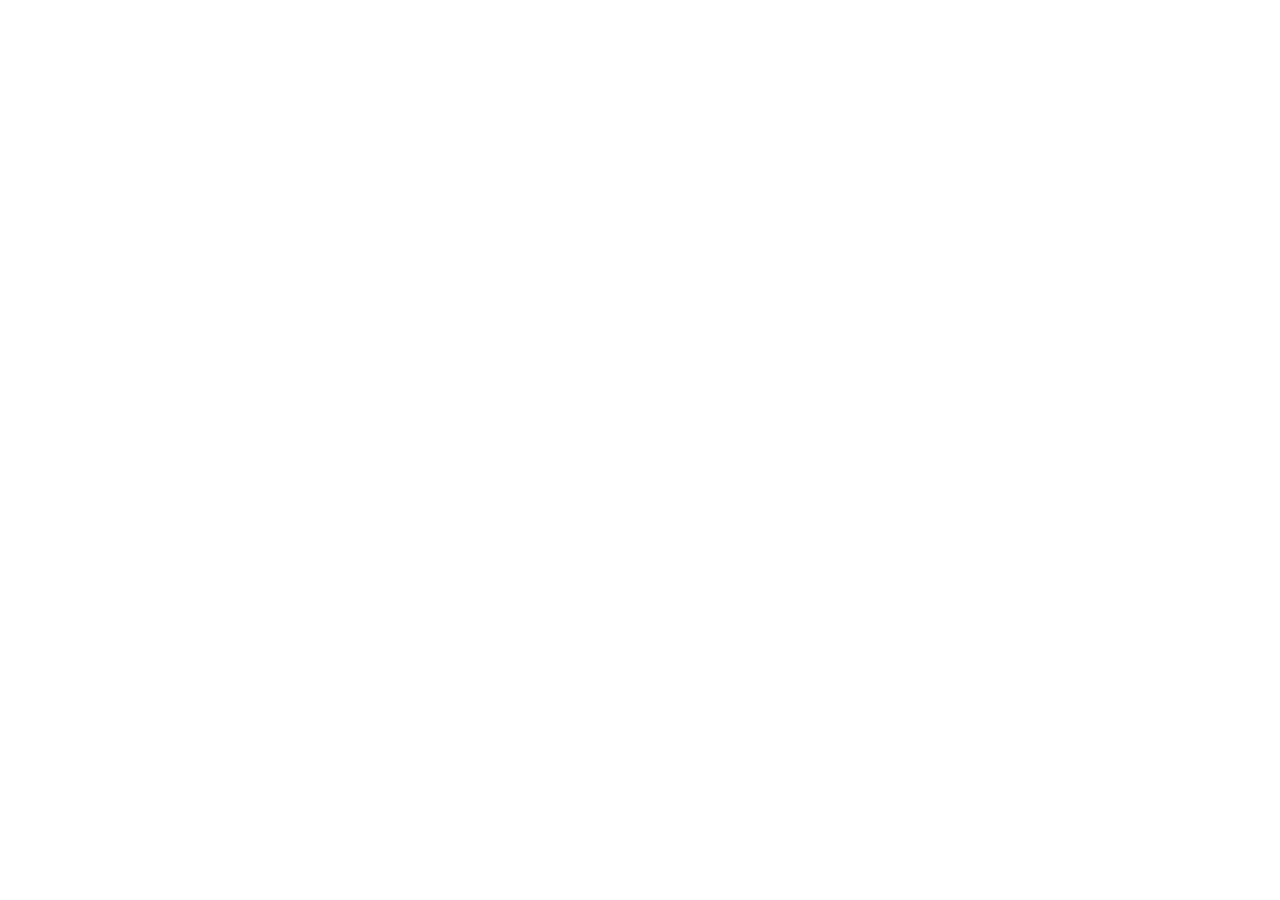
==== commit cbf0259c: "16回目更新" ====
--- a/index.html
+++ b/index.html
@@ -1,309 +1,14 @@
 <!DOCTYPE html>
 <html lang="ja">
 <head>
-  <meta charset="UTF-8">
-  <meta name="viewport" content="width=device-width, initial-scale=1.0">
-  <title>ゲーマーズWiki - 名作RPG攻略Wikiポータル</title>
-  <meta name="description" content="クロノ・トリガー、ファイナルファンタジーIX、ファイナルファンタジーXなど、往年の名作RPGの攻略Wikiをまとめたポータルサイト。攻略チャート、キャラクター、アイテム、やり込み要素などをタイトルごとに整理しています。">
-  <meta name="robots" content="index, follow, max-image-preview:large">
-  <link rel="canonical" href="https://gamers-wiki.github.io/">
-
-  <meta property="og:site_name" content="ゲーマーズWiki">
-  <meta property="og:type" content="website">
-  <meta property="og:title" content="ゲーマーズWiki - 名作RPG攻略Wikiポータル">
-  <meta property="og:description" content="クロノ・トリガー、ファイナルファンタジーIX、ファイナルファンタジーXなど、往年の名作RPGの攻略Wikiをまとめたポータルサイト。攻略チャート、キャラクター、アイテム、やり込み要素などをタイトルごとに整理しています。">
-  <meta property="og:url" content="https://gamers-wiki.github.io/">
-  <meta property="og:image" content="https://gamers-wiki.github.io/images/ogp.png">
-  <meta property="og:locale" content="ja_JP">
-  <meta name="twitter:card" content="summary_large_image">
-  <meta name="twitter:title" content="ゲーマーズWiki - 名作RPG攻略Wikiポータル">
-  <meta name="twitter:description" content="クロノ・トリガー、ファイナルファンタジーIX、ファイナルファンタジーXなど、往年の名作RPGの攻略Wikiをまとめたポータルサイト。攻略チャート、キャラクター、アイテム、やり込み要素などをタイトルごとに整理しています。">
-  <meta name="twitter:image" content="https://gamers-wiki.github.io/images/ogp.png">
-
-  <link rel="icon" href="/favicon.ico" sizes="32x32">
-  <link rel="icon" href="/favicon.svg" type="image/svg+xml">
-  <link rel="apple-touch-icon" href="/apple-touch-icon.png">
-  <meta name="theme-color" content="#0f1428">
-
-  <link rel="stylesheet" href="/css/style.css?v=6c87c934">
-  <script type="application/ld+json">{"@context":"https://schema.org","@type":"WebSite","name":"ゲーマーズWiki","url":"https://gamers-wiki.github.io/","description":"クロノ・トリガー、ファイナルファンタジーIX、ファイナルファンタジーXなど、往年の名作RPGの攻略Wikiをまとめたポータルサイト。攻略チャート、キャラクター、アイテム、やり込み要素などをタイトルごとに整理しています。","inLanguage":"ja"}</script>
-  <script type="application/ld+json">{"@context":"https://schema.org","@type":"ItemList","name":"収録している攻略Wiki","itemListElement":[{"@type":"ListItem","position":1,"name":"クロノ・トリガー考察Wiki","url":"https://chrono-trigger.jp/"},{"@type":"ListItem","position":2,"name":"聖剣伝説 Legend of Mana 攻略Wiki","url":"https://gamers-wiki.github.io/lom/"},{"@type":"ListItem","position":3,"name":"ファイナルファンタジーIX 攻略Wiki","url":"https://gamers-wiki.github.io/ff9/"},{"@type":"ListItem","position":4,"name":"ファイナルファンタジーX 攻略Wiki","url":"https://ff10.wiki/"}]}</script>
-  <script>
-    (function () {
-      var off = false;
-      try {
-        var m = /[?&]nm_optout=([01])/.exec(location.search);
-        if (m) { if (m[1] === '1') { localStorage.setItem('nm_optout', '1'); } else { localStorage.removeItem('nm_optout'); } }
-        off = localStorage.getItem('nm_optout') === '1';
-      } catch (e) {}
-      window.__nmOptout = off;
-      if (off) { window['ga-disable-G-764MP9ZHP7'] = true; }
-    })();
-  </script>
-  <script async src="https://www.googletagmanager.com/gtag/js?id=G-764MP9ZHP7"></script>
-  <script>
-    window.dataLayer = window.dataLayer || [];
-    function gtag(){dataLayer.push(arguments);}
-    gtag('js', new Date());
-    gtag('config', 'G-764MP9ZHP7');
-  </script>
-  <script type="text/javascript">
-    if (!window.__nmOptout) {
-    (function(c,l,a,r,i,t,y){
-        c[a]=c[a]||function(){(c[a].q=c[a].q||[]).push(arguments)};
-        t=l.createElement(r);t.async=1;t.src="https://www.clarity.ms/tag/"+i;
-        y=l.getElementsByTagName(r)[0];y.parentNode.insertBefore(t,y);
-    })(window, document, "clarity", "script", "yf7od7rbhh");
-    }
-  </script>
-  <meta name="google-site-verification" content="RsWRYzgVHGq6mlmUFW9lzrfReVPKI2qHnL969xdEEys">
-  <script src="https://ff10.wiki/manage-analytics/gamers-wiki/beacon.js" defer></script>
+<meta charset="UTF-8">
+<meta name="viewport" content="width=device-width, initial-scale=1">
+<meta http-equiv="refresh" content="0; url=https://gamers-wiki.jp/">
+<link rel="canonical" href="https://gamers-wiki.jp/">
+<meta name="robots" content="noindex">
+<title>移転しました</title>
 </head>
 <body>
-
-  <!-- ===== ヘッダー ===== -->
-  <header class="site-header">
-    <div class="header-inner">
-      <a href="/" class="site-logo">
-        <span class="logo-mark" aria-hidden="true">
-          <svg viewBox="0 0 40 40" width="34" height="34" role="img" aria-hidden="true">
-            <rect x="2" y="10" width="36" height="21" rx="7" fill="none" stroke="currentColor" stroke-width="2.4"/>
-            <path d="M11 16.5v8M7 20.5h8" stroke="currentColor" stroke-width="2.4" stroke-linecap="round"/>
-            <circle cx="27.5" cy="17.8" r="2.1" fill="currentColor"/>
-            <circle cx="31.5" cy="23.2" r="2.1" fill="currentColor"/>
-          </svg>
-        </span>
-        <span class="logo-text">
-          <span class="logo-title notranslate" translate="no">ゲーマーズWiki</span>
-          <span class="logo-sub notranslate" translate="no" lang="en">GAMERS WIKI</span>
-        </span>
-      </a>
-      <button class="nav-toggle" aria-label="メニューを開く" aria-expanded="false">☰</button>
-    </div>
-  </header>
-
-  <!-- ===== グローバルナビ ===== -->
-  <nav class="global-nav" id="global-nav">
-    <ul>
-      <li><a href="/" class="current">トップ</a></li>
-      <li><a href="/sites/">収録Wiki</a></li>
-      <li><a href="/about/">このサイトについて</a></li>
-      <li><a href="/contact/">お問い合わせ</a></li>
-    </ul>
-  </nav>
-
-  <!-- ===== ヒーロー ===== -->
-  <section class="hero">
-    <div class="hero-inner">
-      <p class="hero-catch notranslate" translate="no" lang="en">GAMERS WIKI</p>
-      <h1>名作RPGの攻略Wikiポータル</h1>
-      <p class="hero-lead">
-        クロノ・トリガー、ファイナルファンタジーIX、ファイナルファンタジーXなど、<br>
-        遊び継がれてきたRPGの攻略Wikiをタイトルごとにまとめています。
-      </p>
-      <ul class="hero-stats">
-        <li><strong>4</strong>収録タイトル</li>
-      </ul>
-    </div>
-  </section>
-
-  <div class="layout">
-    <main class="content">
-
-      <section class="wiki-section">
-        <h2 class="section-title">収録している攻略Wiki</h2>
-        <p class="section-lead">
-          タイトルごとに独立したWikiを用意しています。カードの「Wikiを開く」から、それぞれのサイトへ移動できます。
-        </p>
-        <div class="wiki-grid">
-      <article class="wiki-card" style="--accent: #3a6fc4">
-        <div class="wiki-card__head">
-          <span class="wiki-card__icon" aria-hidden="true">⏳</span>
-          <div class="wiki-card__title">
-            <h3 class="notranslate" translate="no">クロノ・トリガー考察Wiki</h3>
-            <p class="wiki-card__en notranslate" translate="no" lang="en">CHRONO TRIGGER</p>
-          </div>
-          <span class="badge badge-open">公開中</span>
-        </div>
-
-        <p class="wiki-card__lead">時を越える旅の攻略データと、物語の設定を読み解く考察記事。攻略データはカテゴリーごとにまとめ、読みものは記事として分けています。</p>
-
-        <ul class="topic-list">
-          <li>ストーリー攻略</li>
-          <li>キャラクター</li>
-          <li>技</li>
-          <li>ボス攻略</li>
-          <li>武器</li>
-          <li>防具・アクセサリー</li>
-          <li class="topic-more">ほか3項目</li>
-        </ul>
-
-        <div class="wiki-card__actions">
-          <a class="btn btn-primary" href="https://chrono-trigger.jp/" target="_blank" rel="noopener">Wikiを開く</a>
-          <a class="btn btn-ghost" href="/sites/chrono-trigger/">このWikiについて</a>
-        </div>
-      </article>
-      <article class="wiki-card" style="--accent: #6faf3c">
-        <div class="wiki-card__head">
-          <span class="wiki-card__icon" aria-hidden="true">🌳</span>
-          <div class="wiki-card__title">
-            <h3 class="notranslate" translate="no">聖剣伝説 Legend of Mana 攻略Wiki</h3>
-            <p class="wiki-card__en notranslate" translate="no" lang="en">LEGEND OF MANA</p>
-          </div>
-          <span class="badge badge-open">公開中</span>
-        </div>
-
-        <p class="wiki-card__lead">アーティファクトを置いて世界を作るランドメイクと、全68イベントの攻略。ランド27か所の構成と、モンスター・ペットのデータもまとめています。</p>
-
-        <ul class="topic-list">
-          <li>イベント攻略</li>
-          <li>アーティファクト・ランドメイク</li>
-          <li>ランド</li>
-          <li>モンスター・ペット</li>
-        </ul>
-
-        <div class="wiki-card__actions">
-          <a class="btn btn-primary" href="https://gamers-wiki.github.io/lom/" target="_blank" rel="noopener">Wikiを開く</a>
-          <a class="btn btn-ghost" href="/sites/lom/">このWikiについて</a>
-        </div>
-      </article>
-      <article class="wiki-card" style="--accent: #7b6ad0">
-        <div class="wiki-card__head">
-          <span class="wiki-card__icon" aria-hidden="true">🎭</span>
-          <div class="wiki-card__title">
-            <h3 class="notranslate" translate="no">ファイナルファンタジーIX 攻略Wiki</h3>
-            <p class="wiki-card__en notranslate" translate="no" lang="en">FINAL FANTASY IX</p>
-          </div>
-          <span class="badge badge-open">公開中</span>
-        </div>
-
-        <p class="wiki-card__lead">霧の大陸からテラまでのストーリー攻略と、装備から覚えるアビリティ、合成、クアッドミスト、チョコボ、やり込み要素までを網羅しています。</p>
-
-        <ul class="topic-list">
-          <li>ストーリー攻略</li>
-          <li>キャラクター</li>
-          <li>バトル</li>
-          <li>アビリティ</li>
-          <li>召喚獣</li>
-          <li>アイテム・装備</li>
-          <li class="topic-more">ほか6項目</li>
-        </ul>
-
-        <div class="wiki-card__actions">
-          <a class="btn btn-primary" href="https://gamers-wiki.github.io/ff9/" target="_blank" rel="noopener">Wikiを開く</a>
-          <a class="btn btn-ghost" href="/sites/ff9/">このWikiについて</a>
-        </div>
-      </article>
-      <article class="wiki-card" style="--accent: #16a3b8">
-        <div class="wiki-card__head">
-          <span class="wiki-card__icon" aria-hidden="true">🌊</span>
-          <div class="wiki-card__title">
-            <h3 class="notranslate" translate="no">ファイナルファンタジーX 攻略Wiki</h3>
-            <p class="wiki-card__en notranslate" translate="no" lang="en">FINAL FANTASY X</p>
-          </div>
-          <span class="badge badge-open">公開中</span>
-        </div>
-
-        <p class="wiki-card__lead">スピラの旅路をたどるストーリー攻略と、スフィア盤・オーバードライブなどの育成、ボス攻略、ブリッツボール、やり込み要素をまとめています。</p>
-
-        <ul class="topic-list">
-          <li>ストーリー攻略</li>
-          <li>キャラクター</li>
-          <li>召喚獣</li>
-          <li>バトル・育成</li>
-          <li>スフィア盤</li>
-          <li>ボス攻略</li>
-          <li class="topic-more">ほか5項目</li>
-        </ul>
-
-        <div class="wiki-card__actions">
-          <a class="btn btn-primary" href="https://ff10.wiki/" target="_blank" rel="noopener">Wikiを開く</a>
-          <a class="btn btn-ghost" href="/sites/ff10/">このWikiについて</a>
-        </div>
-      </article>
-        </div>
-      </section>
-
-      <section class="wiki-section">
-        <h2 class="section-title">収録タイトル早見表</h2>
-        <div class="table-scroll">
-          <table class="wiki-table">
-            <thead>
-              <tr><th>タイトル</th><th>発売日（初出）</th><th>攻略Wiki</th></tr>
-            </thead>
-            <tbody>
-              <tr>
-                <th class="notranslate" translate="no">クロノ・トリガー</th>
-                <td>1995年3月11日（スーパーファミコン）</td>
-                <td>
-                  <a class="notranslate" translate="no" href="https://chrono-trigger.jp/" target="_blank" rel="noopener">クロノ・トリガー考察Wiki</a>
-                </td>
-              </tr>
-              <tr>
-                <th class="notranslate" translate="no">聖剣伝説 Legend of Mana</th>
-                <td>1999年7月15日（PlayStation）</td>
-                <td>
-                  <a class="notranslate" translate="no" href="https://gamers-wiki.github.io/lom/" target="_blank" rel="noopener">聖剣伝説 Legend of Mana 攻略Wiki</a>
-                </td>
-              </tr>
-              <tr>
-                <th class="notranslate" translate="no">ファイナルファンタジーIX</th>
-                <td>2000年7月7日（PlayStation）</td>
-                <td>
-                  <a class="notranslate" translate="no" href="https://gamers-wiki.github.io/ff9/" target="_blank" rel="noopener">ファイナルファンタジーIX 攻略Wiki</a>
-                </td>
-              </tr>
-              <tr>
-                <th class="notranslate" translate="no">ファイナルファンタジーX</th>
-                <td>2001年7月19日（PlayStation 2）</td>
-                <td>
-                  <a class="notranslate" translate="no" href="https://ff10.wiki/" target="_blank" rel="noopener">ファイナルファンタジーX 攻略Wiki</a>
-                </td>
-              </tr>
-            </tbody>
-          </table>
-        </div>
-      </section>
-
-      <section class="wiki-section">
-        <h2 class="section-title">このポータルについて</h2>
-        <p>
-          ゲーマーズWikiは、個人が運営している攻略Wikiの入口です。
-          タイトルごとにWikiを分けているため、目的のゲームの情報だけを見られます。
-        </p>
-        <ul>
-          <li>攻略チャート、キャラクター、アイテム、やり込み要素など、ゲームを進めるうえで必要な項目をタイトルごとに整理しています。</li>
-          <li>掲載しているのは、実際にプレイして確かめた内容と、公式資料で確認できた事実です。確認できていない数値は載せていません。</li>
-          <li>いずれのWikiも非公式のファンサイトで、ゲーム画面や攻略本の紙面は掲載していません。</li>
-        </ul>
-        <p>
-          くわしくは<a href="/about/">このサイトについて</a>をご覧ください。
-        </p>
-      </section>
-
-    </main>
-  </div>
-
-
-  <!-- ===== フッター ===== -->
-  <footer class="site-footer">
-    <div class="footer-inner">
-      <p class="footer-links">
-        <a href="/">トップ</a>
-        <a href="/sites/">収録Wiki</a>
-        <a href="/about/">このサイトについて</a>
-        <a href="/privacy/">プライバシーポリシー</a>
-        <a href="/contact/">お問い合わせ</a>
-      </p>
-      <p class="footer-copy">
-        当サイトおよびリンク先の各Wikiは、いずれも非公式のファンサイトです。ゲームの名称・画像等の著作権は各権利者に帰属します。<br>
-        &copy; 2026 <span class="notranslate" translate="no">ゲーマーズWiki</span>
-      </p>
-    </div>
-  </footer>
-
-  <a href="#" class="to-top" aria-label="ページ上部へ">▲</a>
-
-  <script src="/js/main.js?v=dce656e4"></script>
+<p>このページは <a href="https://gamers-wiki.jp/">https://gamers-wiki.jp/</a> へ移転しました。自動で移動しない場合はリンクを開いてください。</p>
 </body>
 </html>
